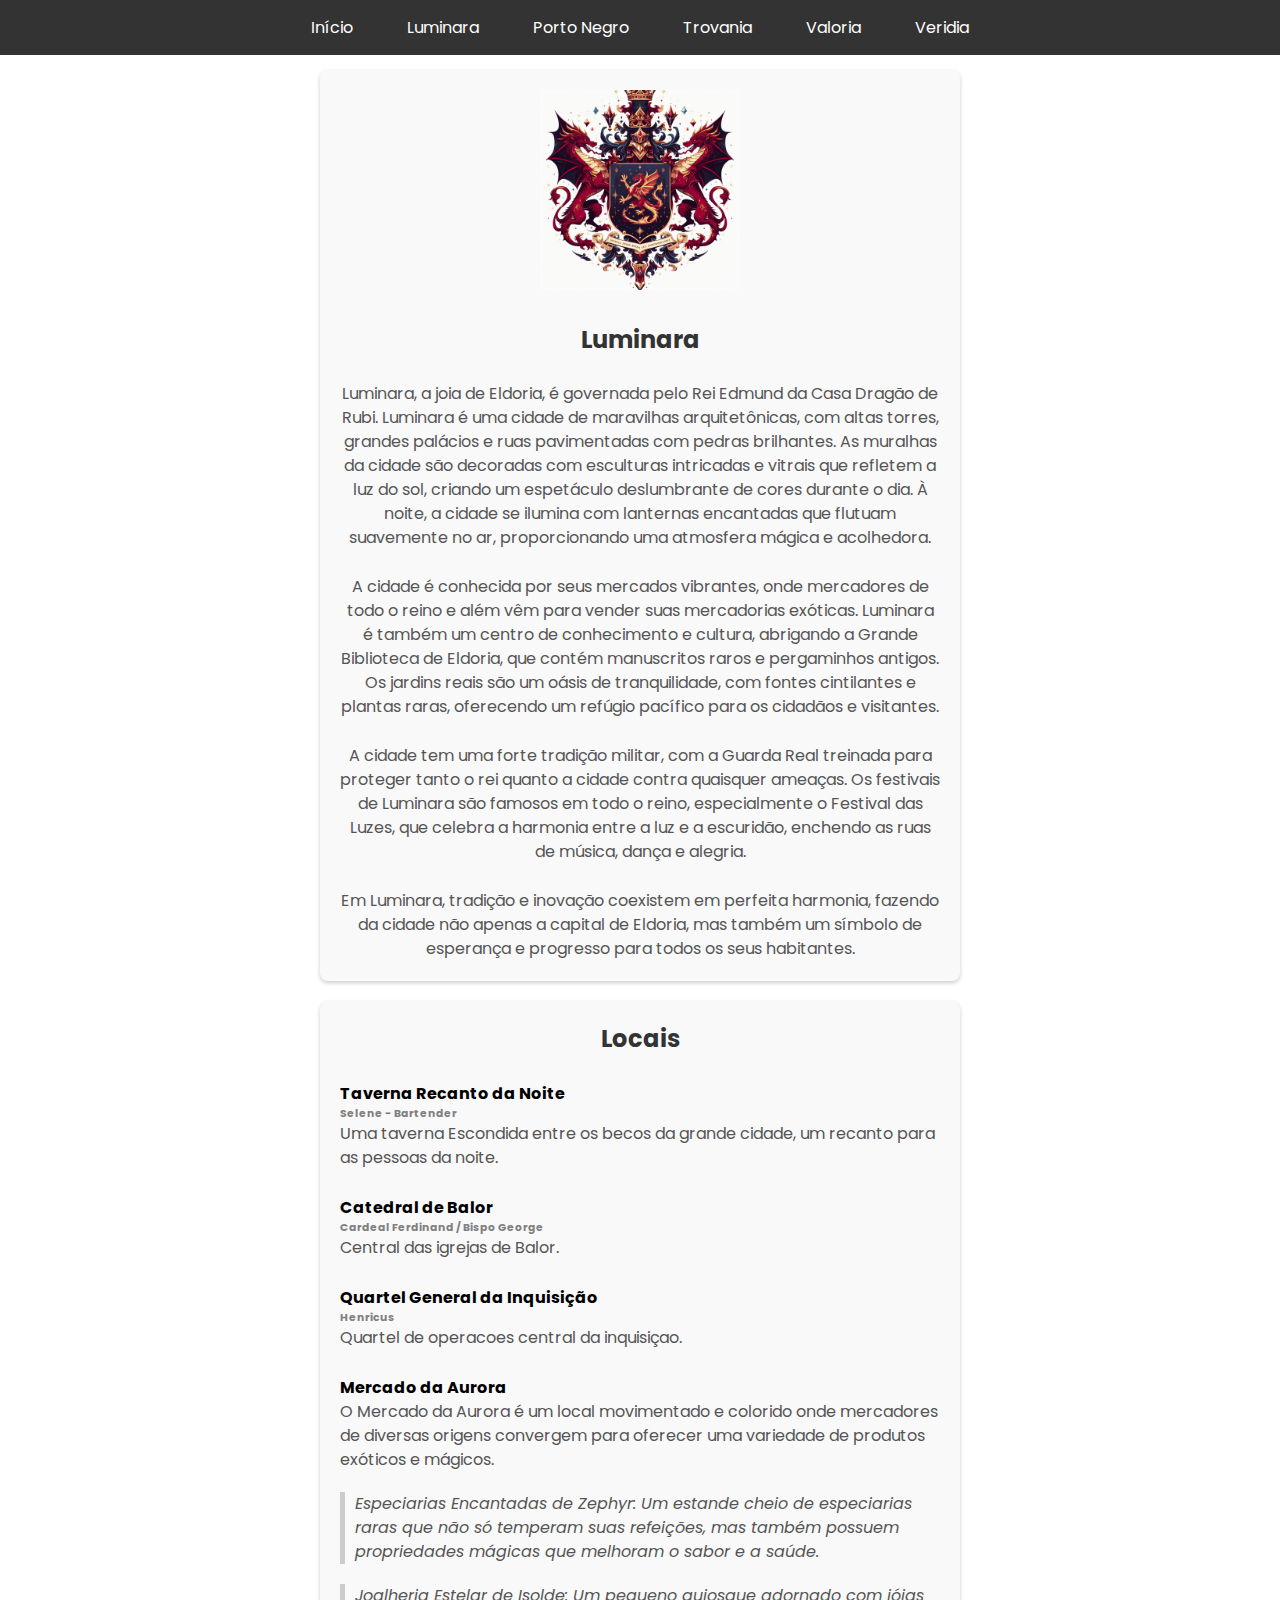
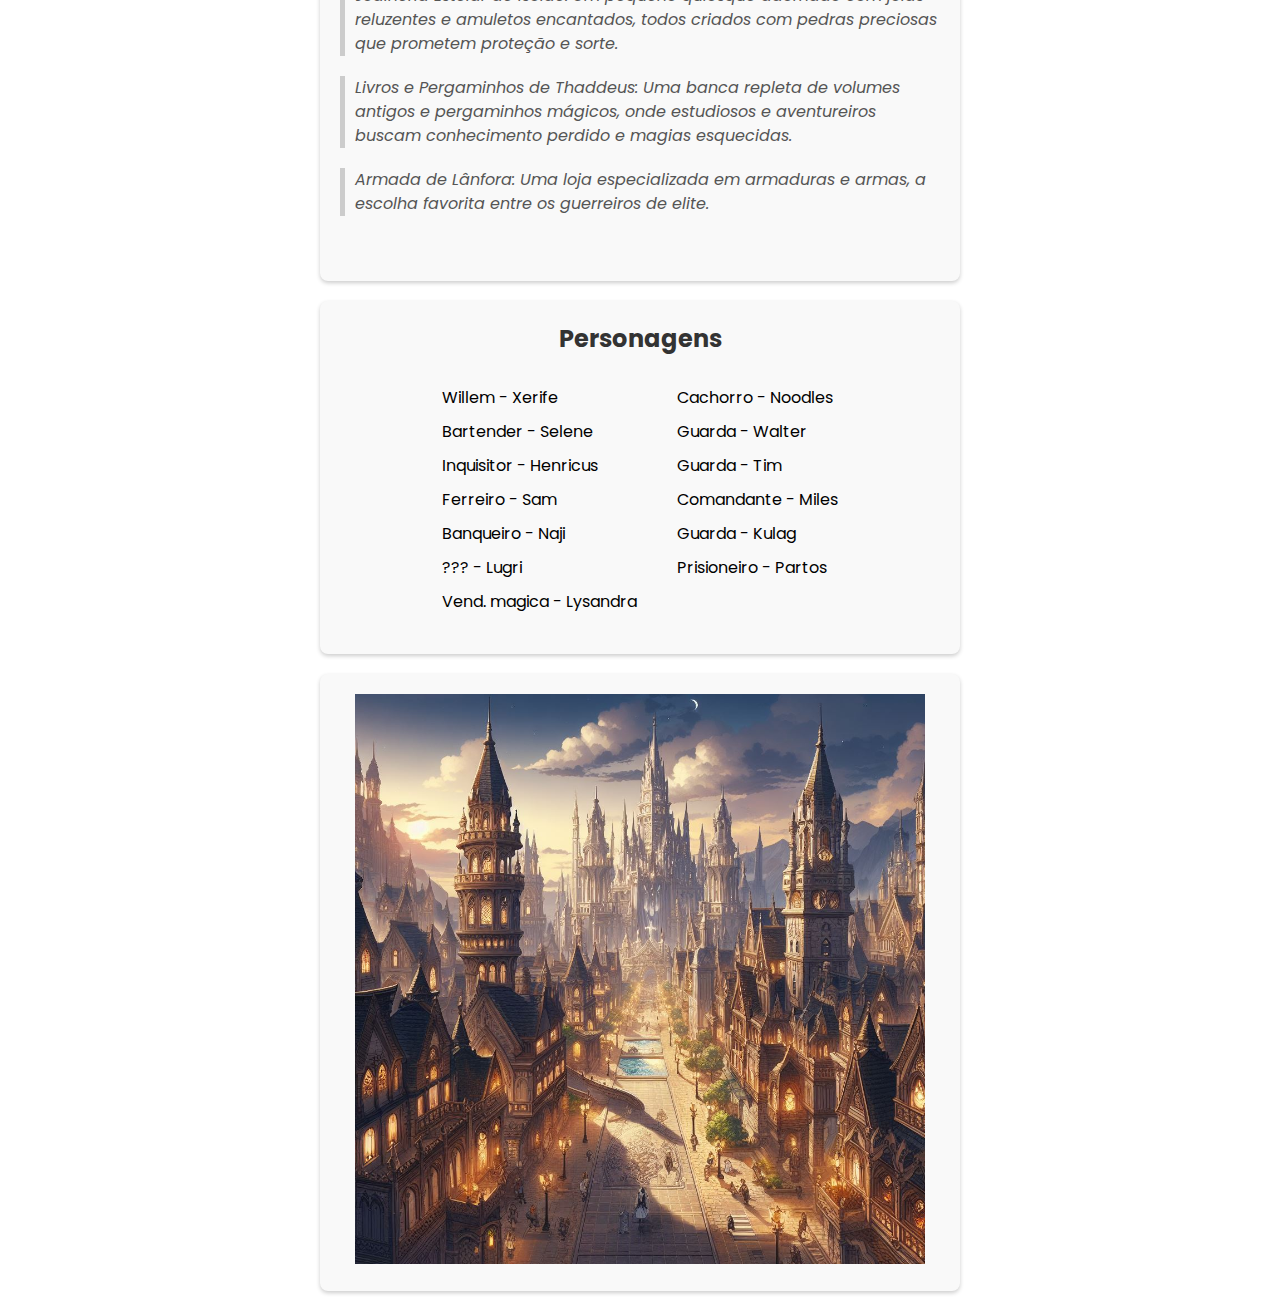
==== Paginas/luminara.html @ 2966735b "feat: Adicao de conteudo e edicao do codico" ====
<!DOCTYPE html>
<html lang="pt-br">
<head>
    <meta charset="UTF-8">
    <meta name="viewport" content="width=device-width, initial-scale=1.0">
    <title>Luminara</title>
    <link rel="stylesheet" type="text/css" href="../Engine/style.css">
</head>
<body>
    <header>
        <nav> <!-- MENU-->
            <ul>
                <li><a href="../index.html">Início</a></li>
                <li><a href="../Paginas/luminara.html">Luminara</a></li>
                <li><a href="../Paginas/portonegro.html">Porto Negro</a></li>
                <li><a href="../Paginas/trovania.html">Trovania</a></li>
                <li><a href="../Paginas/valoria.html">Valoria</a></li>
                <li><a href="../Paginas/veridia.html">Veridia</a></li>
            </ul>
        </nav>
    

    <center>

        <div class="card"><!-- CARD QUEM SOU-->
            <img src="../Cidades/1. LUMINARA/brasão.jpg" alt=" Brasão de Luminara" height="200px">
        <br><br>
        <h1>Luminara</h1>
        <br>
        <p>Luminara, a joia de Eldoria, é governada pelo Rei Edmund da Casa Dragão de Rubi. Luminara é uma cidade de maravilhas arquitetônicas, com altas torres, grandes palácios e ruas pavimentadas com pedras brilhantes. As muralhas da cidade são decoradas com esculturas intricadas e vitrais que refletem a luz do sol, criando um espetáculo deslumbrante de cores durante o dia. À noite, a cidade se ilumina com lanternas encantadas que flutuam suavemente no ar, proporcionando uma atmosfera mágica e acolhedora.</p>
            <br>
        <p>A cidade é conhecida por seus mercados vibrantes, onde mercadores de todo o reino e além vêm para vender suas mercadorias exóticas. Luminara é também um centro de conhecimento e cultura, abrigando a Grande Biblioteca de Eldoria, que contém manuscritos raros e pergaminhos antigos. Os jardins reais são um oásis de tranquilidade, com fontes cintilantes e plantas raras, oferecendo um refúgio pacífico para os cidadãos e visitantes.</p>
            <br>
        <p>A cidade tem uma forte tradição militar, com a Guarda Real treinada para proteger tanto o rei quanto a cidade contra quaisquer ameaças. Os festivais de Luminara são famosos em todo o reino, especialmente o Festival das Luzes, que celebra a harmonia entre a luz e a escuridão, enchendo as ruas de música, dança e alegria.</p>
            <br>
        <p>Em Luminara, tradição e inovação coexistem em perfeita harmonia, fazendo da cidade não apenas a capital de Eldoria, mas também um símbolo de esperança e progresso para todos os seus habitantes.</p>

    </div>

<!-- FORMACAO ACADEMICA -->

        <div class="cardFormacao">
        <center><h1>Locais</h1></center>
        <br>
        <h4>Taverna Recanto da Noite</h4>
        <h6 style="color: gray;">Selene - Bartender</h6>
        <p>Uma taverna Escondida entre os becos da grande cidade, um recanto para as pessoas da noite.</p>

        <br>
        <h4>Catedral de Balor</h4>
        <h6 style="color: gray;">Cardeal Ferdinand / Bispo George</h6>
        <p>Central das igrejas de Balor. </p>

        <br>
        <h4>Quartel General da Inquisição</h4>
        <h6 style="color: gray;">Henricus</h6>
        <p>Quartel de operacoes central da inquisiçao. </p>

        <br>
        <h4>Mercado da Aurora</h4>
        <p>O Mercado da Aurora é um local movimentado e colorido onde mercadores de diversas origens convergem para oferecer uma variedade de produtos exóticos e mágicos. </p>
        <p class="quote">Especiarias Encantadas de Zephyr:</b> Um estande cheio de especiarias raras que não só temperam suas refeições, mas também possuem propriedades mágicas que melhoram o sabor e a saúde.</p>
        <p class="quote">Joalheria Estelar de Isolde:</b> Um pequeno quiosque adornado com jóias reluzentes e amuletos encantados, todos criados com pedras preciosas que prometem proteção e sorte.</p>
        <p class="quote">Livros e Pergaminhos de Thaddeus:</b> Uma banca repleta de volumes antigos e pergaminhos mágicos, onde estudiosos e aventureiros buscam conhecimento perdido e magias esquecidas.</p>
        <p class="quote">Armada de Lânfora:</b> Uma loja especializada em armaduras e armas, a escolha favorita entre os guerreiros de elite.</p> <br>

    </div>

   
<!-- CURSOS -->
    <div class="card">
        <h2>Personagens</h2>
        <div class="colunasCursos">
            <ul>
                <li>Willem - Xerife</li>
                <li>Bartender - Selene</li>
                <li>Inquisitor - Henricus</li>
                <li>Ferreiro - Sam</li>
                <li>Banqueiro - Naji</li>
                <li>??? - Lugri</li>
                <li>Vend. magica - Lysandra</li>
            </ul>
            <ul>
                <li>Cachorro - Noodles</li>
                <li>Guarda - Walter</li>
                <li>Guarda - Tim</li>
                <li>Comandante - Miles</li>
                <li>Guarda - Kulag</li>
                <li>Prisioneiro - Partos</li>
                
            </ul>
        </div>
    </div> 

<!-- IDIOMAS QUE FALO -->

    <div class="card">
        <img src="../Cidades/1. LUMINARA/Luminara.jpg" alt="Luminara" width="95%">
    </div> 

</center>
</header>
</body>
</html>
---- Engine/style.css ----
/* Importa a fonte 'Poppins' do Google Fonts */
@import url('https://fonts.googleapis.com/css2?family=Poppins:ital,wght@0,100;0,200;0,300;0,400;0,500;0,600;0,700;0,800;0,900;1,100;1,200;1,300;1,400;1,500;1,600;1,700;1,800;1,900&display=swap');

/* CONFIGURAÇÕES GLOBAIS */
* {
    font-family: 'Poppins', sans-serif; /* Define 'Poppins' como a fonte padrão para todos os elementos */
    margin: 0;
    padding: 0;
}

body {
    font-family: 'Poppins', sans-serif; /* Usa 'Poppins' para o corpo do documento */
}

/* barra de navegação */
nav {
    background-color: #333;
    color: white;
    padding: 15px 0;
    margin-bottom: 15px;
}

/* lista não ordenada dentro da navegação (menu) */
nav ul {
    list-style-type: none;
    padding: 0;
    text-align: center;
}

/* Estilizações para cada item da lista de navegação */
nav ul li {
    display: inline-block;
    margin: 0 15px;
}

/* Estilizações para os links dentro do menu de navegação */
nav ul li a {
    color: white;
    text-decoration: none;
    padding: 10px;
    transition: background-color 0.3s ease;
}

nav ul li a:hover {
    background-color: #555;
}

/* card genérico */
.card {
    background-color: #f9f9f9;
    padding: 20px;
    border-radius: 8px;
    box-shadow: 0 2px 4px rgba(0, 0, 0, 0.2);
    width: 80%;
    max-width: 600px;
    text-align: center;
    margin-bottom: 20px;
}

.card h1 {
    font-size: 24px;
    color: #333;
}

.card p {
    font-size: 16px;
    color: #555;
    line-height: 1.5;
}

.card a {
    display: inline-block;
    padding: 10px 20px;
    margin-top: 15px;
    background-color: #333;
    color: #fff;
    text-decoration: none;
    border-radius: 4px;
    transition: background-color 0.3s ease;
}

.card a:hover {
    background-color: #555;
}

/* ícone do LinkedIn */
.linkedin-icon {
    width: 20px;
    height: 20px;
    margin-right: 3px;
}

/* card de formação */
.cardFormacao {
    background-color: #f9f9f9;
    padding: 20px;
    border-radius: 8px;
    box-shadow: 0 2px 4px rgba(0, 0, 0, 0.2);
    width: 80%;
    max-width: 600px;
    text-align: left;
    margin-bottom: 20px;
}

.cardFormacao h1 {
    font-size: 24px;
    color: #333;
}

.cardFormacao p {
    font-size: 16px;
    color: #555;
    line-height: 1.5;
}

.cardFormacao a {
    display: inline-block;
    padding: 10px 20px;
    margin-top: 15px;
    background-color: #333;
    color: #fff;
    text-decoration: none;
    border-radius: 4px;
    transition: background-color 0.3s ease;
}

.cardFormacao a:hover {
    background-color: #555;
}

.card h2 {
    font-size: 24px;
    color: #333;
    margin-bottom: 20px;
}

/* Estilizações para as colunas dos cursos */
.colunasCursos {
    display: flex;
    justify-content: center;
}

ul {
    list-style: none;
    padding: 10px;
    text-align: left;
    margin-right: 20px; 
}

/* Estilizações para o último item de uma lista */
ul:last-child {
    margin-right: 0;
}

/* Estilizações para itens de lista */
li {
    font-size: 16px;
    color: #000000;
    line-height: 1.5;
    margin-bottom: 10px;
}

/* Estilizações para um container */
.container { 
    background-color: #f9f9f9;
    padding: 20px;
    border-radius: 8px;
    box-shadow: 0 2px 4px rgba(0, 0, 0, 0.1);
    width: 80%;
    max-width: 600px;
    text-align: center;
}

h2 {
    font-size: 24px;
    color: #333;
    margin-bottom: 20px;
}

/* Estilizações para um formulário */
.formulario {
    margin-bottom: 20px;
    text-align: left;
}

/* Rótulos do formulário */
label {
    display: block;
    font-size: 16px;
    color: #555;
    margin-bottom: 5px;
}

/* Estilizações para os campo de entrada de texto e área de texto */
input[type="text"],
input[type="email"],
textarea {
    width: 100%;
    padding: 10px;
    font-size: 16px;
    border: 1px solid #ccc;
    border-radius: 4px;
}

/* Estilizações para botões */
button {
    background-color: #333;
    color: #fff;
    border: none;
    padding: 12px 20px;
    font-size: 16px;
    border-radius: 4px;
    cursor: pointer;
    transition: background-color 0.3s ease;
}

button:hover {
    background-color: #555;
}

.quote {
    font-style: italic;
    margin: 20px 0;
    border-left: 5px solid #ccc;
    padding-left: 10px;
}

/* Estilos para pop-ups */
.popup-container {
    display: none; /* Ocultar pop-up inicialmente */
    position: fixed; /* Fixo na tela */
    top: 50%; /* Centralizado na tela */
    left: 50%;
    transform: translate(-50%, -50%);
    background-color: white;
    padding: 20px;
    border: 1px solid #ccc;
    z-index: 1000;
    max-width: 350px;
    min-width: 260px;
    margin: 0 auto;
    box-shadow: 0 2px 4px rgba(0, 0, 0, 0.2);
    border-radius: 8px;
}

.popup-container img {
    width: 300px;
    height: auto;
}

.popup-container p {
    margin-bottom: 10px;
}

.popup-container .fecharPopup {
    padding: 5px 10px;
    background-color: #312a2a;
    border: 1px solid #ccc;
    cursor: pointer;
    color: white;
    border-radius: 4px;
    transition: background-color 0.3s ease;
}

.popup-container .fecharPopup:hover {
    background-color: #555;
}
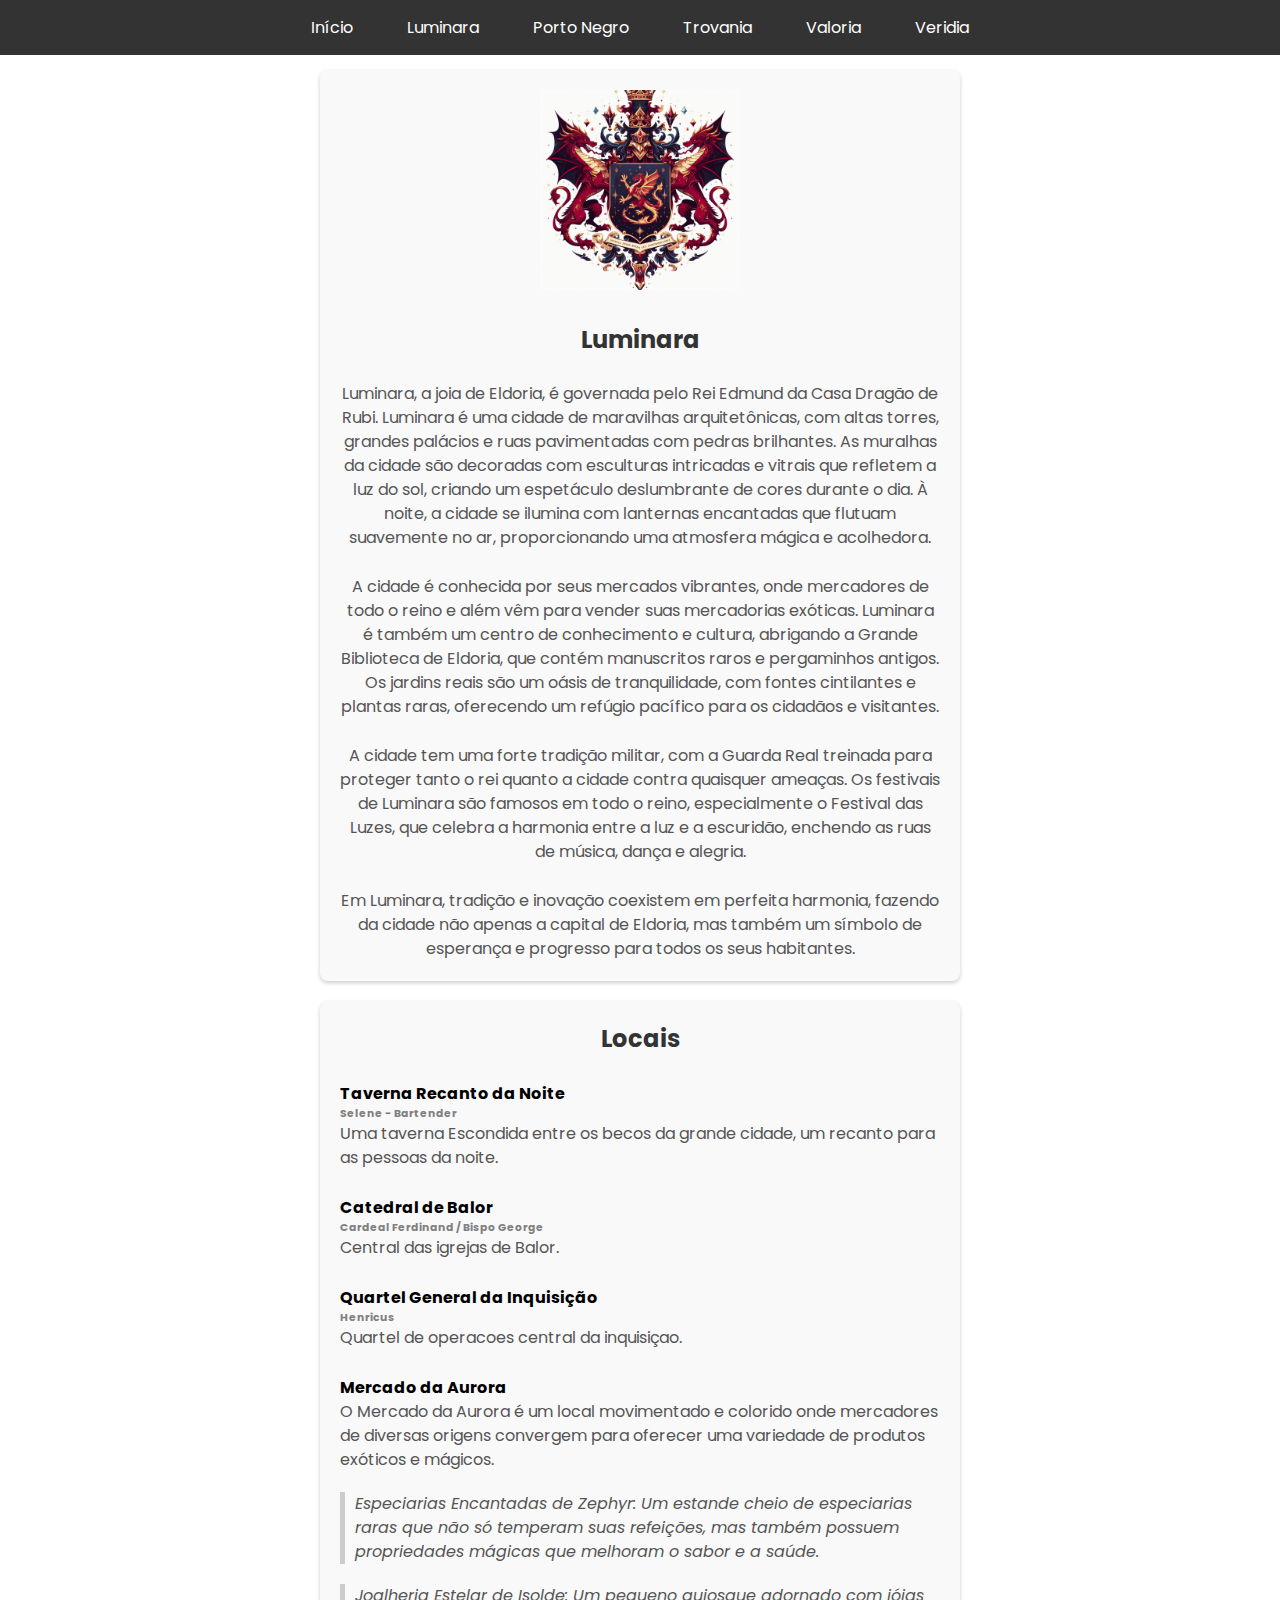
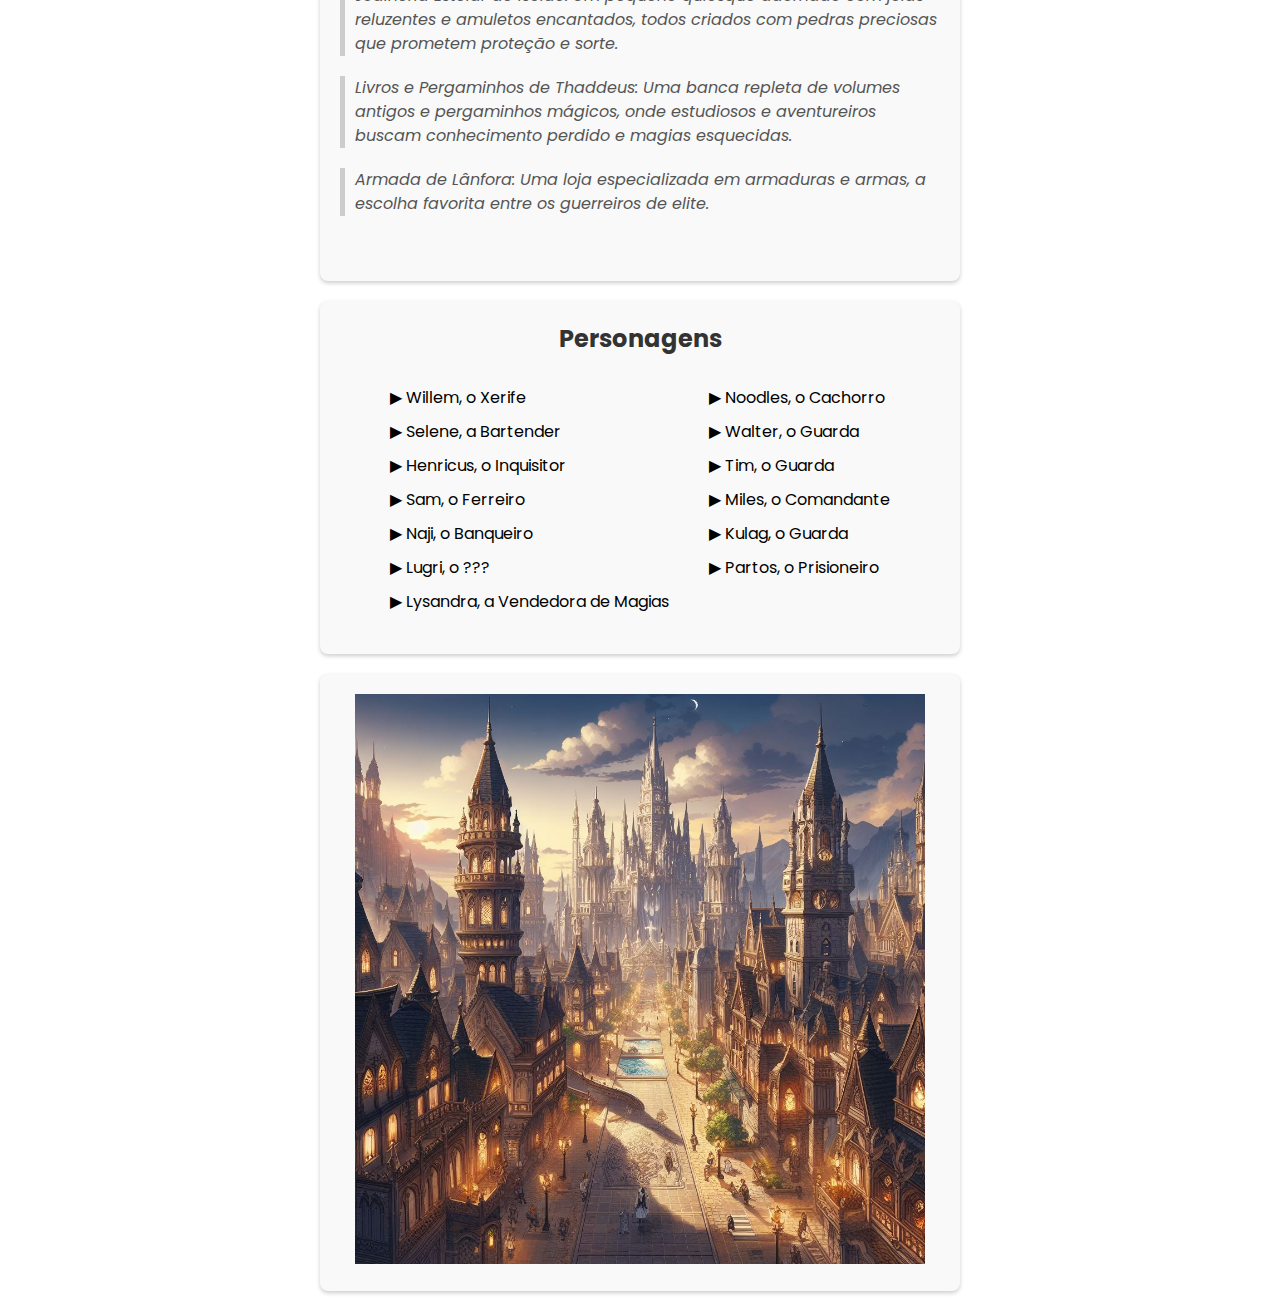
==== commit 22b51482: "fix: erro no js nao abria popup" ====
--- a/Paginas/luminara.html
+++ b/Paginas/luminara.html
@@ -67,33 +67,125 @@
     </div>
 
    
-<!-- CURSOS -->
-    <div class="card">
-        <h2>Personagens</h2>
-        <div class="colunasCursos">
-            <ul>
-                <li>Willem - Xerife</li>
-                <li>Bartender - Selene</li>
-                <li>Inquisitor - Henricus</li>
-                <li>Ferreiro - Sam</li>
-                <li>Banqueiro - Naji</li>
-                <li>??? - Lugri</li>
-                <li>Vend. magica - Lysandra</li>
-            </ul>
-            <ul>
-                <li>Cachorro - Noodles</li>
-                <li>Guarda - Walter</li>
-                <li>Guarda - Tim</li>
-                <li>Comandante - Miles</li>
-                <li>Guarda - Kulag</li>
-                <li>Prisioneiro - Partos</li>
-                
-            </ul>
-        </div>
-    </div> 
+<!-- NPC's -->
+<div class="card">
+    <h2>Personagens</h2>
+    <div class="colunasCursos">
+        <ul>
+            <li class="popup" style="cursor: pointer"> ▶ Willem, o Xerife</li>
+            <li class="popup2" style="cursor: pointer"> ▶ Selene, a Bartender</li>
+            <li class="popup3" style="cursor: pointer"> ▶ Henricus, o Inquisitor</li>
+            <li class="popup4" style="cursor: pointer"> ▶ Sam, o Ferreiro</li>
+            <li class="popup5" style="cursor: pointer"> ▶ Naji, o Banqueiro</li>
+            <li class="popup6" style="cursor: pointer"> ▶ Lugri, o ???</li>
+            <li class="popup7" style="cursor: pointer"> ▶ Lysandra, a Vendedora de Magias</li>
+        </ul>
+        <ul>
+            <li class="popup8" style="cursor: pointer"> ▶ Noodles, o Cachorro</li>
+            <li class="popup9" style="cursor: pointer"> ▶ Walter, o Guarda</li>
+            <li class="popup10" style="cursor: pointer"> ▶ Tim, o Guarda</li>
+            <li class="popup11" style="cursor: pointer"> ▶ Miles, o Comandante</li>
+            <li class="popup12" style="cursor: pointer"> ▶ Kulag, o Guarda</li>
+            <li class="popup13" style="cursor: pointer"> ▶ Partos, o Prisioneiro</li>
+        </ul>
+    </div>
+</div>
 
+<div class="popup-container" id="popup">
+    <img src="../imagens/willem.png" alt="imagem do Willem">
+    <p>O xerife de Luminara, Willem é responsável por manter a lei e a ordem na cidade.</p>
+    <p class="quote">Ele é conhecido por sua justiça e firmeza em lidar com criminosos.</p>
+    <button class="fecharPopup">Fechar</button>
+</div>
+
+<div class="popup-container" id="popup2">
+    <img src="../imagens/selene.png" alt="imagem da Selene">
+    <p>A bartender de uma taverna local, Selene é uma boa ouvinte e conhece todos os frequentadores.</p>
+    <p class="quote">Ela tem um talento especial para misturar bebidas que elevam o ânimo dos clientes.</p>
+    <button class="fecharPopup">Fechar</button>
+</div>
+
+<div class="popup-container" id="popup3">
+    <img src="../imagens/henricus.png" alt="imagem do Henricus">
+    <p>O inquisitor de Luminara, Henricus investiga crimes e heresias com um fervor incansável.</p>
+    <p class="quote">Sua determinação e habilidade investigativa são temidas pelos culpados.</p>
+    <button class="fecharPopup">Fechar</button>
+</div>
+
+<div class="popup-container" id="popup4">
+    <img src="../imagens/sam.png" alt="imagem do Sam">
+    <p>O ferreiro de Luminara, Sam é conhecido por forjar armas e armaduras de alta qualidade.</p>
+    <p class="quote">Sua habilidade com o martelo e a fornalha é inigualável.</p>
+    <button class="fecharPopup">Fechar</button>
+</div>
+
+<div class="popup-container" id="popup5">
+    <img src="../imagens/naji.png" alt="imagem do Naji">
+    <p>O banqueiro de Luminara, Naji cuida das finanças e dos cofres da cidade.</p>
+    <p class="quote">Ele é conhecido por sua discrição e confiabilidade.</p>
+    <button class="fecharPopup">Fechar</button>
+</div>
+
+<div class="popup-container" id="popup6">
+    <img src="../imagens/lugri.png" alt="imagem do Lugri">
+    <p>Lugri é um personagem misterioso cujo papel na cidade é envolto em segredo.</p>
+    <p class="quote">Poucos sabem de suas verdadeiras intenções e alianças.</p>
+    <button class="fecharPopup">Fechar</button>
+</div>
+
+<div class="popup-container" id="popup7">
+    <img src="../imagens/lysandra.png" alt="imagem da Lysandra">
+    <p>A vendedora de magias de Luminara, Lysandra possui um vasto conhecimento em encantamentos e feitiços.</p>
+    <p class="quote">Ela fornece itens mágicos raros para os aventureiros.</p>
+    <button class="fecharPopup">Fechar</button>
+</div>
+
+<div class="popup-container" id="popup8">
+    <img src="../imagens/noodles.png" alt="imagem do Noodles">
+    <p>Noodles é o leal cão de guarda da cidade, sempre ao lado de seu mestre.</p>
+    <p class="quote">Sua presença traz conforto e segurança aos cidadãos.</p>
+    <button class="fecharPopup">Fechar</button>
+</div>
+
+<div class="popup-container" id="popup9">
+    <img src="../imagens/walter.png" alt="imagem do Walter">
+    <p>Um dos guardas da cidade, Walter é conhecido por sua bravura e lealdade.</p>
+    <p class="quote">Ele é sempre visto patrulhando as ruas e protegendo os cidadãos.</p>
+    <button class="fecharPopup">Fechar</button>
+</div>
+
+<div class="popup-container" id="popup10">
+    <img src="../imagens/tim.png" alt="imagem do Tim">
+    <p>Outro guarda de Luminara, Tim é conhecido por seu senso de dever e justiça.</p>
+    <p class="quote">Ele é respeitado por sua dedicação à segurança da cidade.</p>
+    <button class="fecharPopup">Fechar</button>
+</div>
+
+<div class="popup-container" id="popup11">
+    <img src="../imagens/miles.png" alt="imagem do Miles">
+    <p>O comandante da guarda de Luminara, Miles lidera com firmeza e sabedoria.</p>
+    <p class="quote">Seus homens o seguem com lealdade e confiança.</p>
+    <button class="fecharPopup">Fechar</button>
+</div>
+
+<div class="popup-container" id="popup12">
+    <img src="../imagens/kulag.png" alt="imagem do Kulag">
+    <p>Kulag é um guarda robusto e intimidador, sempre pronto para defender a cidade.</p>
+    <p class="quote">Sua força e destreza são notáveis em combate.</p>
+    <button class="fecharPopup">Fechar</button>
+</div>
+
+<div class="popup-container" id="popup13">
+    <img src="../imagens/partos.png" alt="imagem do Partos">
+    <p>Partos é um prisioneiro conhecido por suas tentativas de fuga e astúcia.</p>
+    <p class="quote">Ele possui muitos segredos sobre os submundos de Luminara.</p>
+    <button class="fecharPopup">Fechar</button>
+</div>
+
+
+
+<script src="../Engine/engine.js"></script>
 <!-- IDIOMAS QUE FALO -->
-
     <div class="card">
         <img src="../Cidades/1. LUMINARA/Luminara.jpg" alt="Luminara" width="95%">
     </div> 
